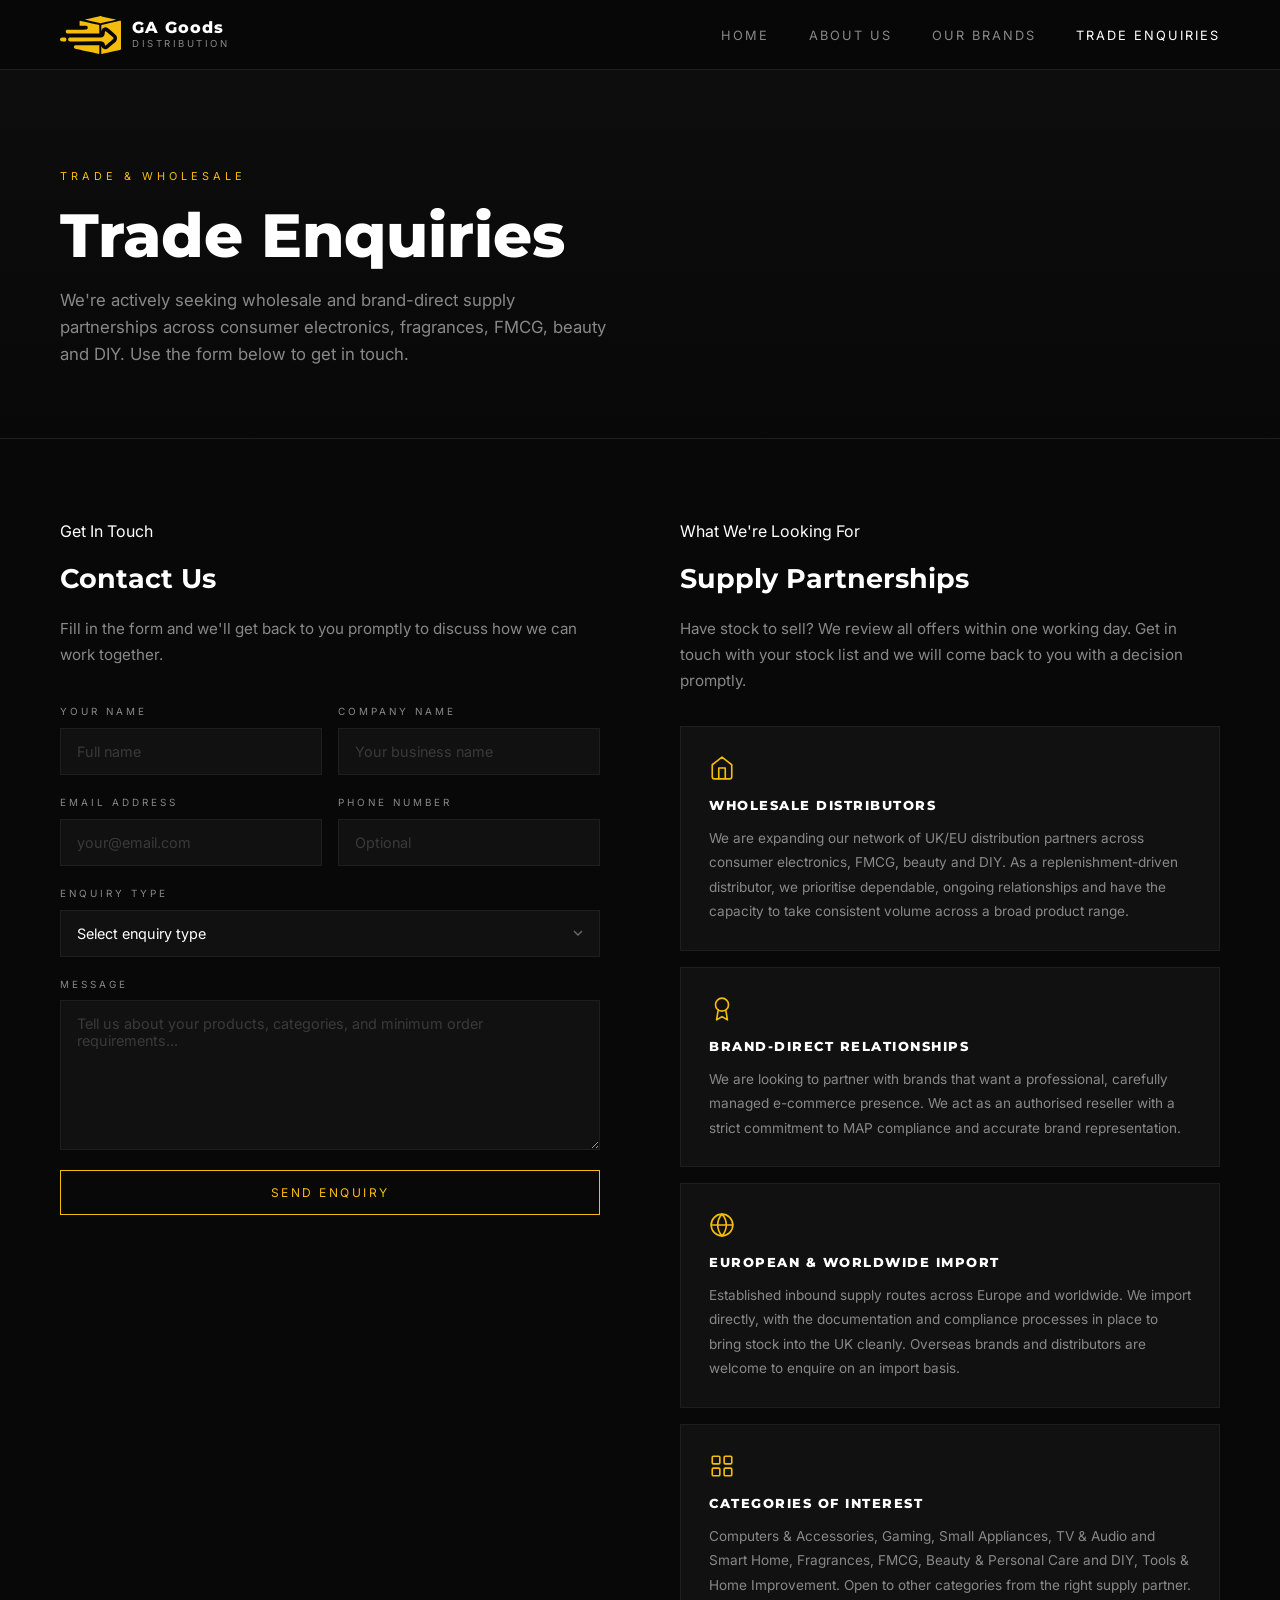
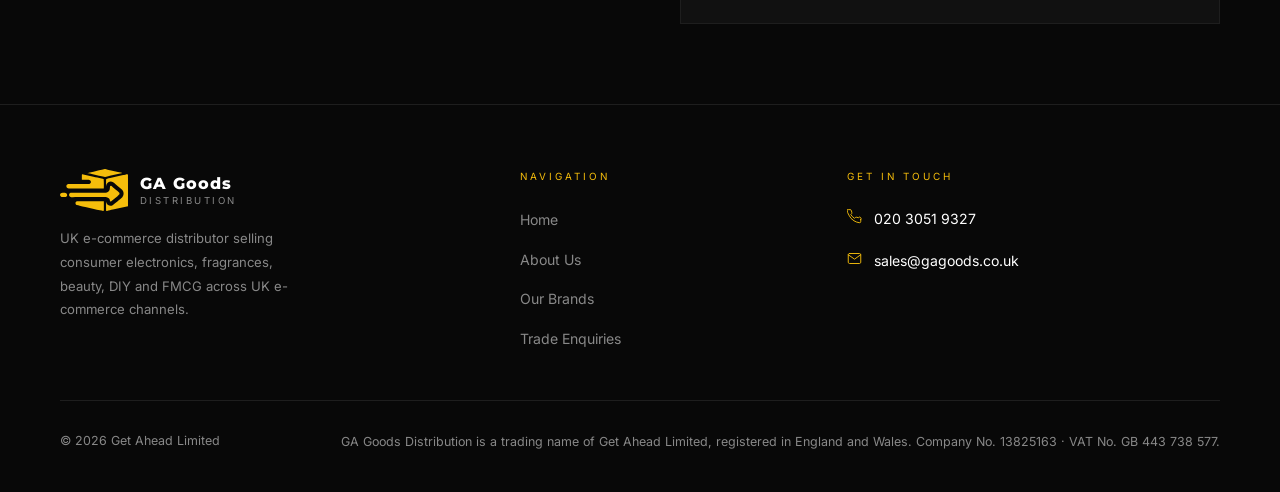
==== trade.html @ 26d295a8 "Initial public release Co-Authored-By: Claude Opus 5.5 <noreply@anthropic.com>" ====
<!DOCTYPE html>
<html lang="en">
<head>
  <meta charset="UTF-8">
  <meta name="viewport" content="width=device-width, initial-scale=1.0">
  <title>Trade Enquiries | GA Goods Distribution</title>
  <meta name="description" content="Open a trade account or wholesale partnership with GA Goods Distribution. UK specialists in e-commerce distribution seeking reliable UK, European and worldwide supply partners.">
  <link rel="icon" type="image/svg+xml" href="icon.svg">
  <link rel="apple-touch-icon" href="favicon.png">
  <link rel="stylesheet" href="styles.css">
</head>
<body>

  <nav id="navbar">
    <a href="index.html" class="nav-brand">
      <img src="icon.svg" alt="GA Goods Distribution" class="nav-icon">
      <div class="brand-text">
        <span class="brand-name">GA Goods</span>
        <span class="brand-sub">Distribution</span>
      </div>
    </a>
    <ul class="nav-links" id="navLinks">
      <li><a href="index.html">Home</a></li>
      <li><a href="about.html">About Us</a></li>
      <li><a href="brands.html">Our Brands</a></li>
      <li><a href="trade.html" class="active">Trade Enquiries</a></li>
    </ul>
    <button class="hamburger" id="hamburger" onclick="toggleNav()" aria-label="Toggle menu">&#9776;</button>
  </nav>

  <!-- PAGE HEADER -->
  <div class="page-header">
    <p class="eyebrow">Trade &amp; Wholesale</p>
    <h1>Trade Enquiries</h1>
    <p>We're actively seeking wholesale and brand-direct supply partnerships across consumer electronics, fragrances, FMCG, beauty and DIY. Use the form below to get in touch.</p>
  </div>

  <!-- TRADE SECTION -->
  <div class="section">
    <div class="trade-grid">

      <!-- LEFT: FORM -->
      <div class="trade-form-panel">
        <p class="eyebrow" style="margin-bottom:12px">Get In Touch</p>
        <h2 class="trade-panel-title">Contact Us</h2>
        <p class="trade-panel-desc">Fill in the form and we'll get back to you promptly to discuss how we can work together.</p>

        <form class="trade-form" name="trade-enquiries" method="POST" action="/thankyou.html" data-netlify="true" netlify-honeypot="bot-field">
          <input type="hidden" name="form-name" value="trade-enquiries">
          <p style="display:none"><label>Don't fill this out: <input name="bot-field"></label></p>

          <div class="form-row">
            <div class="form-group">
              <label class="form-label" for="name">Your Name</label>
              <input type="text" id="name" name="name" placeholder="Full name" required>
            </div>
            <div class="form-group">
              <label class="form-label" for="company">Company Name</label>
              <input type="text" id="company" name="company" placeholder="Your business name" required>
            </div>
          </div>

          <div class="form-row">
            <div class="form-group">
              <label class="form-label" for="email">Email Address</label>
              <input type="email" id="email" name="email" placeholder="your@email.com" required>
            </div>
            <div class="form-group">
              <label class="form-label" for="phone">Phone Number</label>
              <input type="tel" id="phone" name="phone" placeholder="Optional">
            </div>
          </div>

          <div class="form-group">
            <label class="form-label" for="enquiry-type">Enquiry Type</label>
            <select id="enquiry-type" name="enquiry-type" required>
              <option value="" disabled selected>Select enquiry type</option>
              <option value="wholesale-supply">Wholesale Supply</option>
              <option value="brand-partnership">Brand Partnership / Authorised Reseller</option>
              <option value="import-supply">Import / Overseas Supply</option>
              <option value="general">General Enquiry</option>
            </select>
          </div>

          <div class="form-group">
            <label class="form-label" for="message">Message</label>
            <textarea id="message" name="message" rows="6" placeholder="Tell us about your products, categories, and minimum order requirements..." required></textarea>
          </div>

          <button type="submit" class="btn btn-accent">Send Enquiry</button>
        </form>
      </div>

      <!-- RIGHT: SUPPLY PARTNERSHIPS -->
      <div class="trade-supply-panel">
        <p class="eyebrow" style="margin-bottom:12px">What We're Looking For</p>
        <h2 class="trade-panel-title">Supply Partnerships</h2>
        <p class="trade-panel-desc" style="margin-bottom:0">Have stock to sell? We review all offers within one working day. Get in touch with your stock list and we will come back to you with a decision promptly.</p>

        <div class="supply-cards">
          <div class="supply-card">
            <div class="supply-card-icon">
              <svg width="26" height="26" viewBox="0 0 24 24" fill="none" stroke="currentColor" stroke-width="1.5" stroke-linecap="round" stroke-linejoin="round"><path d="M3 9l9-7 9 7v11a2 2 0 01-2 2H5a2 2 0 01-2-2z"/><polyline points="9 22 9 12 15 12 15 22"/></svg>
            </div>
            <h3>Wholesale Distributors</h3>
            <p>We are expanding our network of UK/EU distribution partners across consumer electronics, FMCG, beauty and DIY. As a replenishment-driven distributor, we prioritise dependable, ongoing relationships and have the capacity to take consistent volume across a broad product range.</p>
          </div>
          <div class="supply-card">
            <div class="supply-card-icon">
              <svg width="26" height="26" viewBox="0 0 24 24" fill="none" stroke="currentColor" stroke-width="1.5" stroke-linecap="round" stroke-linejoin="round"><circle cx="12" cy="8" r="6"/><path d="M15.477 12.89L17 22l-5-3-5 3 1.523-9.11"/></svg>
            </div>
            <h3>Brand-Direct Relationships</h3>
            <p>We are looking to partner with brands that want a professional, carefully managed e-commerce presence. We act as an authorised reseller with a strict commitment to MAP compliance and accurate brand representation.</p>
          </div>
          <div class="supply-card">
            <div class="supply-card-icon">
              <svg width="26" height="26" viewBox="0 0 24 24" fill="none" stroke="currentColor" stroke-width="1.5" stroke-linecap="round" stroke-linejoin="round"><circle cx="12" cy="12" r="10"/><line x1="2" y1="12" x2="22" y2="12"/><path d="M12 2a15.3 15.3 0 014 10 15.3 15.3 0 01-4 10 15.3 15.3 0 01-4-10 15.3 15.3 0 014-10z"/></svg>
            </div>
            <h3>European &amp; Worldwide Import</h3>
            <p>Established inbound supply routes across Europe and worldwide. We import directly, with the documentation and compliance processes in place to bring stock into the UK cleanly. Overseas brands and distributors are welcome to enquire on an import basis.</p>
          </div>
          <div class="supply-card">
            <div class="supply-card-icon">
              <svg width="26" height="26" viewBox="0 0 24 24" fill="none" stroke="currentColor" stroke-width="1.5" stroke-linecap="round" stroke-linejoin="round"><rect x="3" y="3" width="7" height="7" rx="1"/><rect x="14" y="3" width="7" height="7" rx="1"/><rect x="3" y="14" width="7" height="7" rx="1"/><rect x="14" y="14" width="7" height="7" rx="1"/></svg>
            </div>
            <h3>Categories of Interest</h3>
            <p>Computers &amp; Accessories, Gaming, Small Appliances, TV &amp; Audio and Smart Home, Fragrances, FMCG, Beauty &amp; Personal Care and DIY, Tools &amp; Home Improvement. Open to other categories from the right supply partner.</p>
          </div>
        </div>
      </div>

    </div>
  </div>

  <!-- FOOTER -->
  <footer>
    <div class="footer-inner">
      <div>
        <div class="footer-brand">
          <img src="icon.svg" alt="GA Goods Distribution" class="footer-icon">
          <div class="footer-brand-text">
            <span class="brand-name">GA Goods</span>
            <span class="brand-sub">Distribution</span>
          </div>
        </div>
        <p class="footer-tagline">UK e-commerce distributor selling consumer electronics, fragrances, beauty, DIY and FMCG across UK e-commerce channels.</p>
      </div>

      <div>
        <p class="footer-col-title">Navigation</p>
        <ul class="footer-nav-list">
          <li><a href="index.html">Home</a></li>
          <li><a href="about.html">About Us</a></li>
          <li><a href="brands.html">Our Brands</a></li>
          <li><a href="trade.html">Trade Enquiries</a></li>
        </ul>
      </div>

      <div>
        <p class="footer-col-title">Get In Touch</p>
        <ul class="footer-contact-list">
          <li>
            <svg class="footer-contact-icon" width="15" height="15" viewBox="0 0 24 24" fill="none" stroke="currentColor" stroke-width="1.5" stroke-linecap="round" stroke-linejoin="round"><path d="M22 16.92v3a2 2 0 01-2.18 2 19.79 19.79 0 01-8.63-3.07A19.5 19.5 0 013.07 9.8a19.79 19.79 0 01-3.07-8.67A2 2 0 012 1h3a2 2 0 012 1.72c.127.96.361 1.903.7 2.81a2 2 0 01-.45 2.11L6.09 8.91a16 16 0 006 6l1.27-1.27a2 2 0 012.11-.45c.907.339 1.85.573 2.81.7A2 2 0 0122 16.92z"/></svg>
            <a href="tel:+442030519327">020 3051 9327</a>
          </li>
          <li>
            <svg class="footer-contact-icon" width="15" height="15" viewBox="0 0 24 24" fill="none" stroke="currentColor" stroke-width="1.5" stroke-linecap="round" stroke-linejoin="round"><path d="M4 4h16c1.1 0 2 .9 2 2v12c0 1.1-.9 2-2 2H4c-1.1 0-2-.9-2-2V6c0-1.1.9-2 2-2z"/><polyline points="22,6 12,13 2,6"/></svg>
            <a href="mailto:sales@gagoods.co.uk">sales@gagoods.co.uk</a>
          </li>
        </ul>
      </div>
    </div>

    <div class="footer-bottom">
      <p>&copy; 2026 Get Ahead Limited</p>
      <p class="footer-legal">GA Goods Distribution is a trading name of Get Ahead Limited, registered in England and Wales. Company No. 13825163 &middot; VAT No. GB 443 738 577.</p>
    </div>
  </footer>

  <script>
    function toggleNav() {
      document.getElementById('navLinks').classList.toggle('open');
    }
    document.querySelectorAll('.nav-links a').forEach(function(link) {
      link.addEventListener('click', function() {
        document.getElementById('navLinks').classList.remove('open');
      });
    });
  </script>

</body>
</html>
---- styles.css ----
@import url('https://fonts.googleapis.com/css2?family=Inter:wght@300;400;600;700&family=Montserrat:wght@700;800;900&display=swap');

*, *::before, *::after { box-sizing: border-box; margin: 0; padding: 0; }

:root {
  --dark: #080808;
  --dark2: #111111;
  --light: #ffffff;
  --muted: #888888;
  --accent: #F5BD0B;
  --border: #1e1e1e;
}

html { scroll-behavior: smooth; }

body {
  font-family: 'Inter', sans-serif;
  background: var(--dark);
  color: var(--light);
  line-height: 1.6;
}

/* ===== NAV ===== */
nav {
  position: fixed;
  top: 0; left: 0; right: 0;
  z-index: 100;
  display: flex;
  align-items: center;
  justify-content: space-between;
  padding: 0 60px;
  height: 70px;
  background: rgba(8,8,8,0.95);
  backdrop-filter: blur(10px);
  border-bottom: 1px solid var(--border);
}

.nav-brand {
  display: flex;
  align-items: center;
  gap: 11px;
  text-decoration: none;
}
.nav-brand .nav-icon {
  height: 38px;
  width: auto;
  flex-shrink: 0;
}
.nav-brand .brand-text {
  display: flex;
  flex-direction: column;
  line-height: 1;
}
.nav-brand .brand-name {
  font-family: 'Montserrat', sans-serif;
  font-weight: 800;
  font-size: 1rem;
  letter-spacing: 1px;
  color: var(--light);
}
.nav-brand .brand-sub {
  font-size: 0.6rem;
  letter-spacing: 2.5px;
  text-transform: uppercase;
  color: var(--muted);
  margin-top: 3px;
}

.nav-links {
  display: flex;
  list-style: none;
  gap: 40px;
}
.nav-links a {
  color: var(--muted);
  text-decoration: none;
  font-size: 0.8rem;
  letter-spacing: 2px;
  text-transform: uppercase;
  transition: color 0.3s;
}
.nav-links a:hover,
.nav-links a.active { color: var(--light); }

/* ===== HERO ===== */
.hero {
  position: relative;
  height: 100vh;
  min-height: 600px;
  background: url('background.jpg') center/cover no-repeat;
  display: flex;
  align-items: center;
}

.hero-overlay {
  position: absolute;
  inset: 0;
  background: linear-gradient(to right, rgba(0,0,0,0.68) 45%, rgba(0,0,0,0.25) 100%);
}

.hero-content {
  position: relative;
  z-index: 1;
  padding: 0 60px;
  max-width: 760px;
}

.hero-content h1 {
  font-family: 'Montserrat', sans-serif;
  font-size: clamp(2.6rem, 6vw, 5.2rem);
  font-weight: 900;
  line-height: 1.08;
  margin-bottom: 36px;
}

/* ===== BUTTONS ===== */
.btn {
  display: inline-block;
  padding: 14px 38px;
  background: transparent;
  border: 1px solid rgba(255,255,255,0.6);
  color: var(--light);
  text-decoration: none;
  font-size: 0.75rem;
  letter-spacing: 2.5px;
  text-transform: uppercase;
  transition: all 0.3s;
  cursor: pointer;
  font-family: inherit;
}
.btn:hover {
  background: var(--light);
  color: var(--dark);
  border-color: var(--light);
}

.btn-accent {
  border-color: var(--accent);
  color: var(--accent);
}
.btn-accent:hover {
  background: var(--accent);
  color: var(--dark);
}

/* ===== PAGE HEADER ===== */
.page-header {
  padding: 150px 60px 70px;
  border-bottom: 1px solid var(--border);
  background: linear-gradient(to bottom, #0e0e0e, var(--dark));
}
.page-header .eyebrow {
  font-size: 0.68rem;
  letter-spacing: 4px;
  color: var(--accent);
  text-transform: uppercase;
  margin-bottom: 16px;
}
.page-header h1 {
  font-family: 'Montserrat', sans-serif;
  font-size: clamp(2rem, 5vw, 3.8rem);
  font-weight: 800;
  line-height: 1.12;
  max-width: 700px;
}
.page-header p {
  margin-top: 18px;
  color: var(--muted);
  font-size: 1.05rem;
  max-width: 550px;
}

/* ===== CONTENT SECTIONS ===== */
.section { padding: 80px 60px; }
.section-dark { background: var(--dark2); }

/* ===== ABOUT ===== */
.about-grid {
  display: grid;
  grid-template-columns: 1fr 1fr;
  gap: 80px;
  max-width: 1200px;
  margin: 0 auto;
}

.about-text h2 {
  font-family: 'Montserrat', sans-serif;
  font-size: 1.7rem;
  font-weight: 700;
  margin-bottom: 24px;
}
.about-text p {
  color: var(--muted);
  line-height: 1.95;
  margin-bottom: 18px;
  font-size: 0.95rem;
}

.values-list {
  list-style: none;
  display: flex;
  flex-direction: column;
  gap: 28px;
}
.values-list li {
  border-left: 2px solid var(--accent);
  padding-left: 22px;
}
.values-list li h3 {
  font-size: 0.95rem;
  font-weight: 600;
  letter-spacing: 0.5px;
  margin-bottom: 6px;
}
.values-list li p {
  font-size: 0.85rem;
  color: var(--muted);
}

/* ===== BRANDS TICKER ===== */
.ticker-section {
  padding: 70px 0;
  border-top: 1px solid var(--border);
  border-bottom: 1px solid var(--border);
  overflow: hidden;
}

.ticker-wrap {
  overflow: hidden;
  -webkit-mask-image: linear-gradient(to right, transparent 0%, black 8%, black 92%, transparent 100%);
  mask-image: linear-gradient(to right, transparent 0%, black 8%, black 92%, transparent 100%);
}

.ticker-track {
  display: flex;
  width: max-content;
  animation: ticker-scroll 55s linear infinite;
}

.ticker-track:hover { animation-play-state: paused; }

@keyframes ticker-scroll {
  from { transform: translateX(0); }
  to { transform: translateX(-50%); }
}

.ticker-item {
  display: flex;
  align-items: center;
  justify-content: center;
  padding: 0 36px;
  flex-shrink: 0;
}

.ticker-item img {
  height: 40px;
  width: auto;
  max-width: 130px;
  object-fit: contain;
  filter: brightness(0) invert(1);
  opacity: 0.45;
  transition: opacity 0.3s;
  display: block;
}

.ticker-item img:hover { opacity: 1; }


/* ===== FACT CALLOUT ===== */
.fact-callout {
  display: flex;
  align-items: center;
  gap: 18px;
  background: var(--dark2);
  border: 1px solid var(--border);
  border-left: 3px solid var(--accent);
  padding: 22px 26px;
  margin: 28px 0 8px;
}

.fact-callout-icon {
  color: var(--accent);
  flex-shrink: 0;
}

.fact-callout h3 {
  font-family: 'Montserrat', sans-serif;
  font-size: 1.1rem;
  font-weight: 800;
  margin-bottom: 3px;
}

.fact-callout p {
  color: var(--muted);
  font-size: 0.9rem;
  margin: 0;
}

@media (max-width: 560px) {
  .fact-callout { padding: 20px; gap: 14px; }
  .fact-callout h3 { font-size: 1rem; }
}


/* ===== CONTACT ===== */
.contact-grid {
  display: grid;
  grid-template-columns: 1fr 1fr;
  gap: 80px;
  max-width: 1200px;
  margin: 0 auto;
}

.contact-info h2 {
  font-family: 'Montserrat', sans-serif;
  font-size: 1.7rem;
  font-weight: 700;
  margin-bottom: 36px;
}

.contact-items { display: flex; flex-direction: column; }

.contact-item {
  border-top: 1px solid var(--border);
  padding: 22px 0;
}
.contact-item:last-child { border-bottom: 1px solid var(--border); }

.contact-item .label {
  font-size: 0.62rem;
  letter-spacing: 3px;
  text-transform: uppercase;
  color: var(--accent);
  margin-bottom: 8px;
}
.contact-item a,
.contact-item p {
  color: var(--light);
  text-decoration: none;
  font-size: 1rem;
  transition: color 0.3s;
}
.contact-item a:hover { color: var(--muted); }

/* Partnership cards */
.partnership-panel h2 {
  font-family: 'Montserrat', sans-serif;
  font-size: 1.7rem;
  font-weight: 700;
  margin-bottom: 36px;
}

.partnership-list {
  display: flex;
  flex-direction: column;
  gap: 0;
}

.partnership-item {
  display: flex;
  gap: 24px;
  align-items: flex-start;
  padding: 28px 0;
  border-top: 1px solid var(--border);
}
.partnership-item:last-child { border-bottom: 1px solid var(--border); }

.partnership-item .num {
  font-family: 'Montserrat', sans-serif;
  font-size: 0.7rem;
  font-weight: 700;
  letter-spacing: 2px;
  color: var(--accent);
  padding-top: 4px;
  flex-shrink: 0;
  width: 28px;
}

.partnership-item h3 {
  font-size: 0.95rem;
  font-weight: 600;
  margin-bottom: 6px;
}

.partnership-item p {
  font-size: 0.85rem;
  color: var(--muted);
  line-height: 1.7;
}

/* ===== THANK YOU PAGE ===== */
.thankyou-wrap {
  min-height: calc(100vh - 70px);
  display: flex;
  align-items: center;
  justify-content: center;
  padding: 120px 24px 80px;
}

.thankyou-inner {
  text-align: center;
  max-width: 520px;
}

.thankyou-icon {
  color: var(--accent);
  margin-bottom: 28px;
  display: flex;
  justify-content: center;
}

.thankyou-inner .eyebrow {
  font-size: 0.68rem;
  letter-spacing: 4px;
  color: var(--accent);
  text-transform: uppercase;
  margin-bottom: 16px;
}

.thankyou-inner h1 {
  font-family: 'Montserrat', sans-serif;
  font-size: clamp(2.2rem, 5vw, 3.5rem);
  font-weight: 800;
  margin-bottom: 20px;
}

.thankyou-msg {
  color: var(--muted);
  font-size: 1rem;
  line-height: 1.8;
  margin-bottom: 40px;
}

.thankyou-actions {
  display: flex;
  gap: 16px;
  justify-content: center;
  flex-wrap: wrap;
}

/* ===== TRADE ENQUIRIES ===== */
.trade-grid {
  display: grid;
  grid-template-columns: 1fr 1fr;
  gap: 80px;
  max-width: 1200px;
  margin: 0 auto;
}

.trade-panel-title {
  font-family: 'Montserrat', sans-serif;
  font-size: 1.7rem;
  font-weight: 700;
  margin-bottom: 16px;
}

.trade-panel-desc {
  color: var(--muted);
  font-size: 0.95rem;
  margin-bottom: 36px;
  line-height: 1.7;
}

.trade-form {
  display: flex;
  flex-direction: column;
  gap: 20px;
}

.form-row {
  display: grid;
  grid-template-columns: 1fr 1fr;
  gap: 16px;
}

.form-group {
  display: flex;
  flex-direction: column;
  gap: 8px;
}

.form-label {
  font-size: 0.62rem;
  letter-spacing: 3px;
  text-transform: uppercase;
  color: var(--muted);
}

.trade-form input[type="text"],
.trade-form input[type="email"],
.trade-form input[type="tel"],
.trade-form select,
.trade-form textarea {
  background: var(--dark2);
  border: 1px solid var(--border);
  color: var(--light);
  padding: 14px 16px;
  font-family: 'Inter', sans-serif;
  font-size: 0.9rem;
  outline: none;
  transition: border-color 0.3s;
  width: 100%;
  -webkit-appearance: none;
  appearance: none;
  border-radius: 0;
}

.trade-form input::placeholder,
.trade-form textarea::placeholder { color: #3a3a3a; }

.trade-form input:focus,
.trade-form select:focus,
.trade-form textarea:focus { border-color: var(--accent); }

.trade-form select {
  cursor: pointer;
  background-image: url("data:image/svg+xml,%3Csvg xmlns='http://www.w3.org/2000/svg' width='10' height='6' viewBox='0 0 10 6'%3E%3Cpath fill='none' stroke='%23666' stroke-width='1.5' d='M1 1l4 4 4-4'/%3E%3C/svg%3E");
  background-repeat: no-repeat;
  background-position: right 16px center;
  padding-right: 40px;
}

.trade-form select option { background: var(--dark2); color: var(--light); }

.trade-form textarea { resize: vertical; min-height: 150px; }

/* Supply Cards */
.supply-cards {
  display: flex;
  flex-direction: column;
  gap: 16px;
  margin-top: 32px;
}

.supply-card {
  background: var(--dark2);
  border: 1px solid var(--border);
  padding: 28px 28px 26px;
  transition: border-color 0.3s;
}

.supply-card:hover { border-color: #2a2a2a; }

.supply-card-icon {
  color: var(--accent);
  margin-bottom: 14px;
  display: flex;
}

.supply-card h3 {
  font-family: 'Montserrat', sans-serif;
  font-size: 0.82rem;
  font-weight: 800;
  letter-spacing: 1.5px;
  text-transform: uppercase;
  margin-bottom: 10px;
}

.supply-card p {
  font-size: 0.85rem;
  color: var(--muted);
  line-height: 1.8;
}

/* ===== HOME ABOUT ===== */
.home-about {
  display: grid;
  grid-template-columns: 1.1fr 1fr;
  gap: 80px;
  max-width: 1200px;
  margin: 0 auto;
  align-items: center;
}

.home-about-text .eyebrow {
  font-size: 0.68rem;
  letter-spacing: 4px;
  color: var(--accent);
  text-transform: uppercase;
  margin-bottom: 16px;
}

.home-about-text h2 {
  font-family: 'Montserrat', sans-serif;
  font-size: clamp(1.6rem, 3vw, 2.4rem);
  font-weight: 800;
  line-height: 1.15;
  margin-bottom: 24px;
}

.home-about-text p {
  color: var(--muted);
  font-size: 0.95rem;
  line-height: 1.9;
  margin-bottom: 16px;
}

.home-stats {
  display: grid;
  grid-template-columns: 1fr 1fr;
  gap: 2px;
  background: var(--border);
}

.home-stat {
  background: var(--dark2);
  padding: 30px 26px;
  display: flex;
  flex-direction: column;
  gap: 6px;
}

.home-stat-num {
  font-family: 'Montserrat', sans-serif;
  font-size: 1.35rem;
  font-weight: 800;
  color: var(--light);
  line-height: 1.2;
}

.home-stat-label {
  font-size: 0.68rem;
  letter-spacing: 1.5px;
  text-transform: uppercase;
  color: var(--muted);
}

/* ===== FOOTER ===== */
footer {
  border-top: 1px solid var(--border);
  padding: 64px 60px 40px;
  background: var(--dark);
}

.footer-inner {
  display: grid;
  grid-template-columns: 1.5fr 1fr 1.4fr;
  gap: 60px;
  padding-bottom: 48px;
  border-bottom: 1px solid var(--border);
  margin-bottom: 30px;
}

.footer-brand {
  display: flex;
  align-items: center;
  gap: 12px;
  margin-bottom: 16px;
}

.footer-brand .footer-icon {
  height: 42px;
  width: auto;
  flex-shrink: 0;
}

.footer-brand-text {
  display: flex;
  flex-direction: column;
  line-height: 1;
}

.footer-brand-text .brand-name {
  font-family: 'Montserrat', sans-serif;
  font-weight: 800;
  font-size: 1rem;
  letter-spacing: 1px;
  color: var(--light);
}

.footer-brand-text .brand-sub {
  font-size: 0.6rem;
  letter-spacing: 2.5px;
  text-transform: uppercase;
  color: var(--muted);
  margin-top: 4px;
}

.footer-tagline {
  font-size: 0.82rem;
  color: var(--muted);
  line-height: 1.8;
  max-width: 240px;
}

.footer-col-title {
  font-size: 0.62rem;
  letter-spacing: 3px;
  text-transform: uppercase;
  color: var(--accent);
  margin-bottom: 22px;
}

.footer-nav-list {
  list-style: none;
  display: flex;
  flex-direction: column;
  gap: 14px;
}

.footer-nav-list a {
  font-size: 0.88rem;
  color: var(--muted);
  text-decoration: none;
  transition: color 0.3s;
}

.footer-nav-list a:hover { color: var(--light); }

.footer-contact-list {
  list-style: none;
  display: flex;
  flex-direction: column;
  gap: 18px;
}

.footer-contact-list li {
  display: flex;
  align-items: flex-start;
  gap: 12px;
}

.footer-contact-icon {
  color: var(--accent);
  flex-shrink: 0;
  margin-top: 2px;
}

.footer-contact-list a,
.footer-contact-list span {
  font-size: 0.88rem;
  color: var(--light);
  text-decoration: none;
  line-height: 1.7;
  transition: color 0.3s;
}

.footer-contact-list a:hover { color: var(--muted); }

.footer-bottom {
  display: flex;
  justify-content: space-between;
  align-items: flex-start;
  gap: 20px;
  flex-wrap: wrap;
}

.footer-bottom > p {
  font-size: 0.78rem;
  color: var(--muted);
  white-space: nowrap;
}

.footer-legal {
  font-size: 0.7rem;
  color: #4a4a4a;
  line-height: 1.7;
  text-align: right;
}

/* ===== HAMBURGER ===== */
.hamburger {
  display: none;
  font-size: 1.5rem;
  cursor: pointer;
  color: var(--light);
  background: none;
  border: none;
  padding: 4px;
}

/* ===== RESPONSIVE ===== */
@media (max-width: 900px) {
  nav { padding: 0 24px; }
  .nav-links { display: none; }
  .hamburger { display: block; }

  .nav-links.open {
    display: flex;
    flex-direction: column;
    position: fixed;
    top: 70px; left: 0; right: 0;
    background: rgba(8,8,8,0.98);
    padding: 30px 24px;
    gap: 24px;
    border-bottom: 1px solid var(--border);
    backdrop-filter: blur(10px);
  }

  .hero-content { padding: 0 24px; }
  .section { padding: 60px 24px; }
  .page-header { padding: 120px 24px 50px; }

  .about-grid,
  .contact-grid,
  .trade-grid,
  .home-about { grid-template-columns: 1fr; gap: 50px; }

  .form-row { grid-template-columns: 1fr; }

  .footer-inner { grid-template-columns: 1fr; gap: 40px; }
  footer { padding: 40px 24px 30px; }
}

@media (max-width: 480px) {
  .footer-bottom { flex-direction: column; }
  .footer-legal { text-align: left; }
}
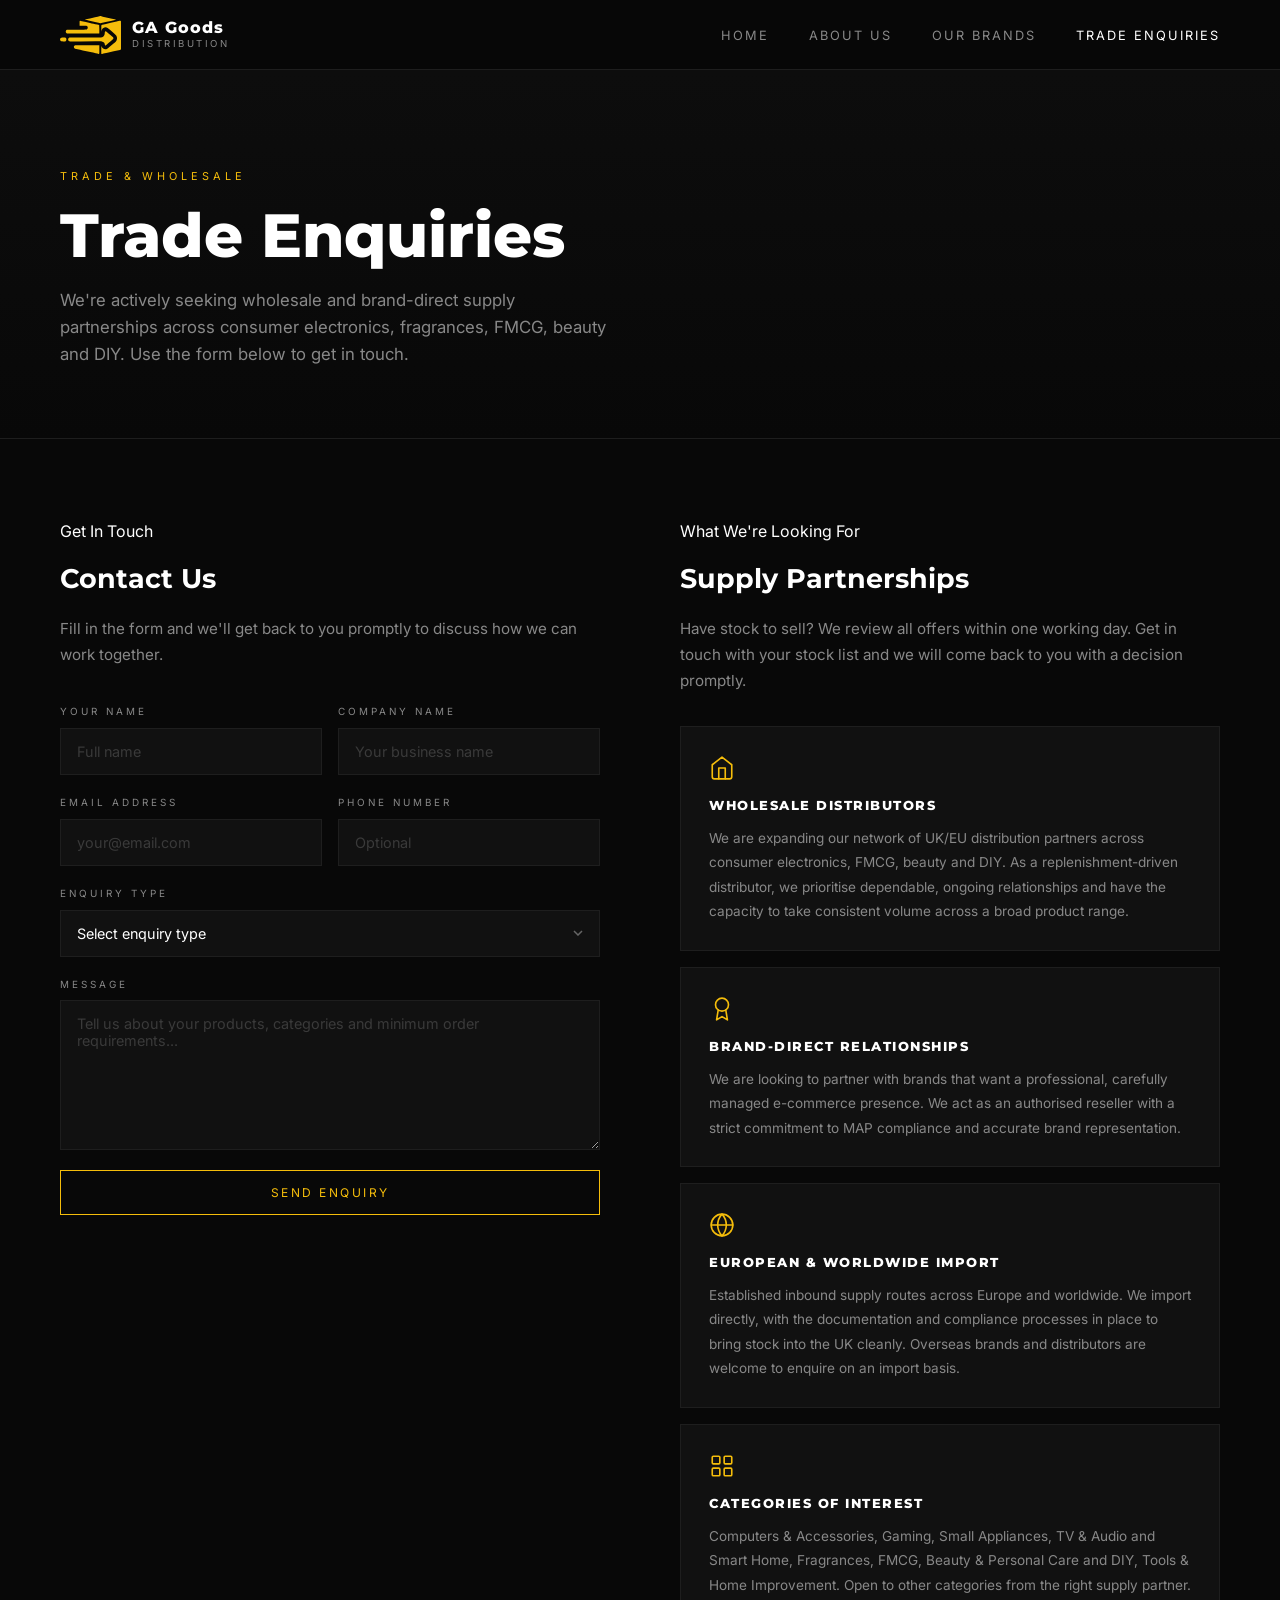
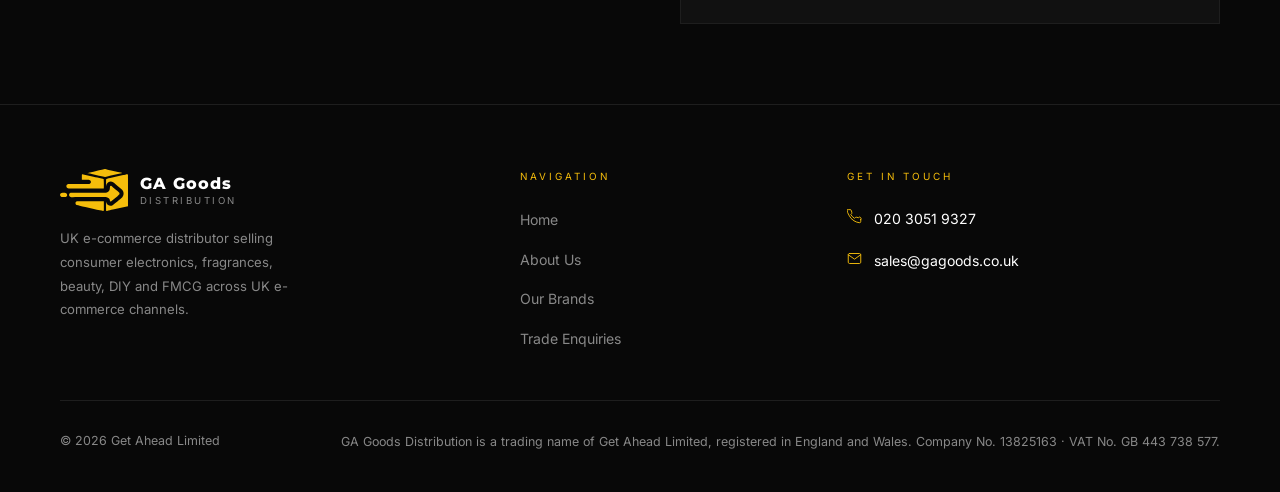
==== commit 90dc2229: "Tidy wording Co-Authored-By: Claude Opus 5.5 <noreply@anthropic.com>" ====
--- a/trade.html
+++ b/trade.html
@@ -84,7 +84,7 @@
 
           <div class="form-group">
             <label class="form-label" for="message">Message</label>
-            <textarea id="message" name="message" rows="6" placeholder="Tell us about your products, categories, and minimum order requirements..." required></textarea>
+            <textarea id="message" name="message" rows="6" placeholder="Tell us about your products, categories and minimum order requirements..." required></textarea>
           </div>
 
           <button type="submit" class="btn btn-accent">Send Enquiry</button>
